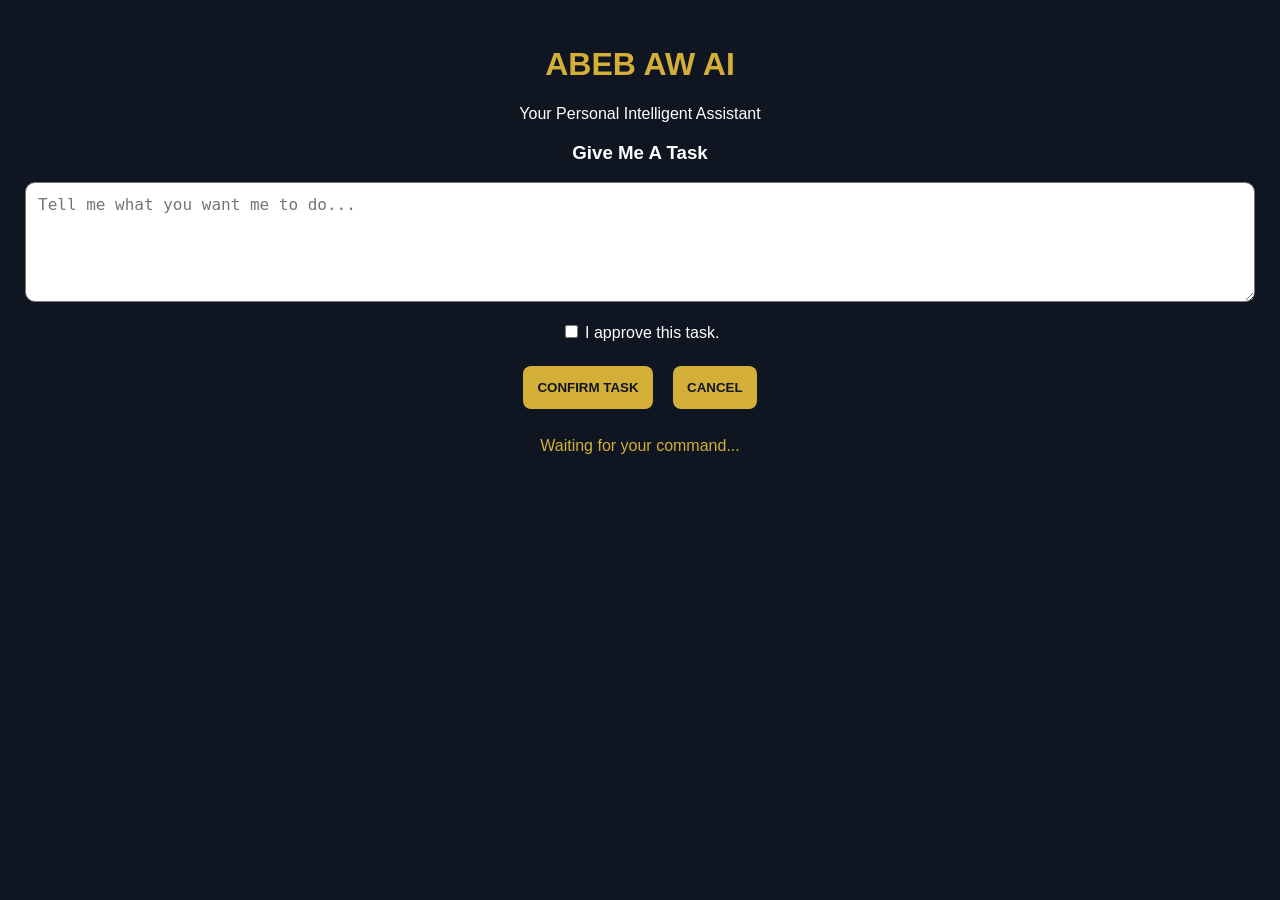
==== abebaw-ai-android/index.html @ ef1b5a72 "Add main HTML interface for ABEB AW AI assistant This HTML file serves as the main interface for the" ====
<!DOCTYPE html>
<html lang="en">
<head>
<meta charset="UTF-8">
<meta name="viewport" content="width=device-width, initial-scale=1.0">
<title>ABEB AW AI ASSISTANT</title>
<style>
body {
  margin: 0;
  padding: 25px;
  background: #101522;
  color: white;
  font-family: Arial, sans-serif;
  text-align: center;
}
h1 { color: #d4af37; }
textarea {
  width: 100%;
  height: 120px;
  box-sizing: border-box;
  padding: 12px;
  border-radius: 10px;
  font-size: 16px;
}
button {
  padding: 14px;
  margin: 8px;
  border: 0;
  border-radius: 8px;
  background: #d4af37;
  color: #101522;
  font-weight: bold;
}
#status { margin-top: 20px; color: #d4af37; }
</style>
</head>
<body>
<h1>ABEB AW AI</h1>
<p>Your Personal Intelligent Assistant</p>

<h3>Give Me A Task</h3>
<textarea id="task" placeholder="Tell me what you want me to do..."></textarea>

<p>
<input type="checkbox" id="approve">
I approve this task.
</p>

<button onclick="confirmTask()">CONFIRM TASK</button>
<button onclick="cancelTask()">CANCEL</button>

<p id="status">Waiting for your command...</p>

<script>
function confirmTask() {
  const task = document.getElementById("task").value.trim();
  const approved = document.getElementById("approve").checked;
  const status = document.getElementById("status");

  if (!task) {
    status.textContent = "Please enter a task first.";
    return;
  }

  if (!approved) {
    status.textContent = "Please approve the task first.";
    return;
  }

  const risky = /delete|erase|format|reset|remove|payment|send|share|permission|password/i.test(task);

  if (risky && !confirm("This task may involve an important action. Do you confirm again?")) {
    status.textContent = "Task cancelled.";
    return;
  }

  status.textContent = "Task approved. AI connection and phone control are not connected yet.";
}

function cancelTask() {
  document.getElementById("task").value = "";
  document.getElementById("approve").checked = false;
  document.getElementById("status").textContent = "Task cancelled. Waiting for your command...";
}
</script>
</body>
</html>
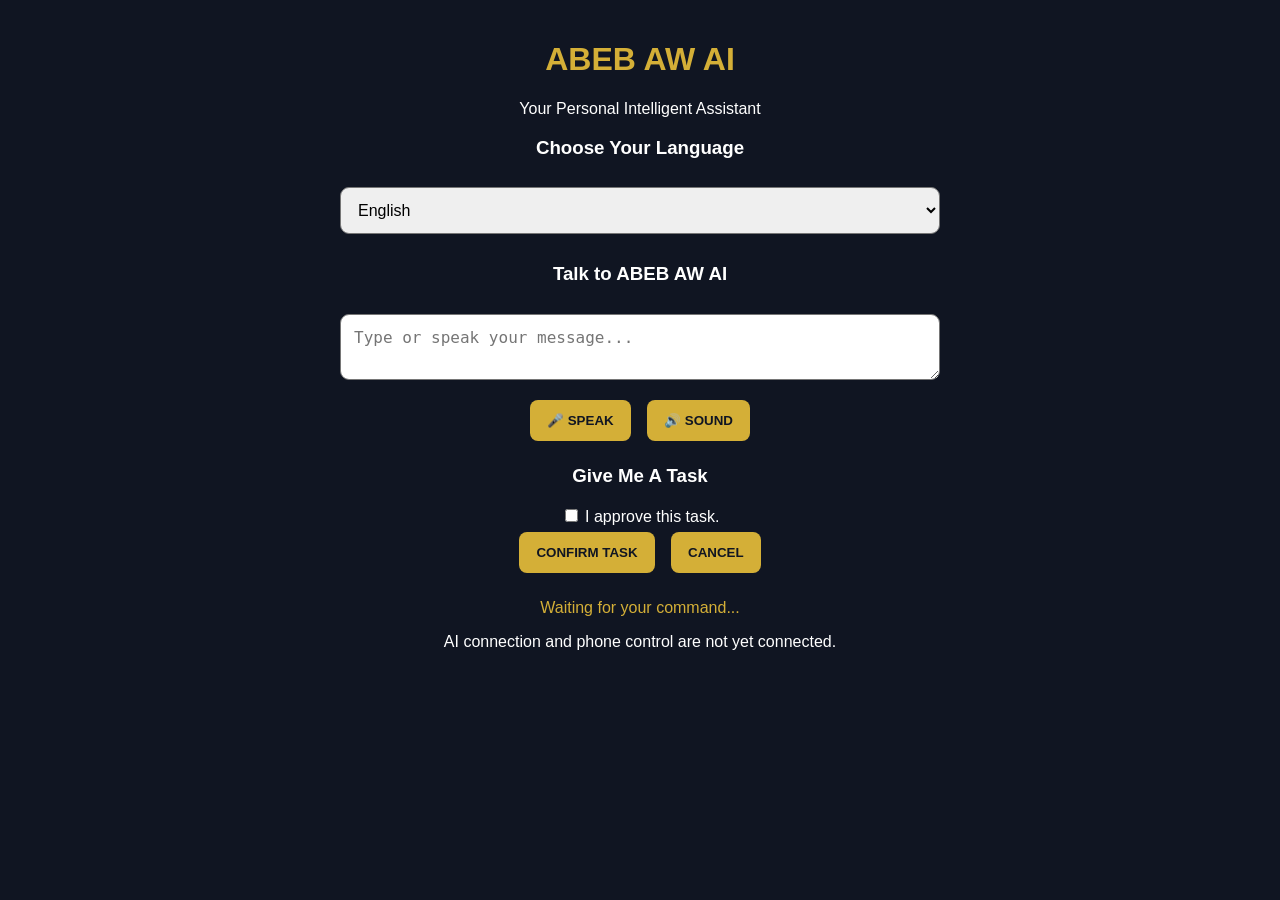
==== commit 70573d64: "Update index.html" ====
--- a/abebaw-ai-android/index.html
+++ b/abebaw-ai-android/index.html
@@ -8,80 +8,154 @@
 <style>
 body {
   margin: 0;
-  padding: 25px;
+  padding: 20px;
   background: #101522;
   color: white;
   font-family: Arial, sans-serif;
+}
+main {
+  max-width: 600px;
+  margin: auto;
   text-align: center;
 }
 h1 { color: #d4af37; }
-textarea {
+textarea, select {
   width: 100%;
-  height: 120px;
   box-sizing: border-box;
-  padding: 12px;
-  border-radius: 10px;
+  padding: 13px;
+  margin: 10px 0;
+  border-radius: 9px;
   font-size: 16px;
 }
 button {
-  padding: 14px;
-  margin: 8px;
+  padding: 13px 17px;
+  margin: 6px;
   border: 0;
   border-radius: 8px;
   background: #d4af37;
   color: #101522;
   font-weight: bold;
 }
-#status { margin-top: 20px; color: #d4af37; }
+#status {
+  margin-top: 20px;
+  color: #d4af37;
+  overflow-wrap: anywhere;
+}
 </style>
 </head>
 <body>
+<main>
 <h1>ABEB AW AI</h1>
 <p>Your Personal Intelligent Assistant</p>
 
+<h3>Choose Your Language</h3>
+<select id="language">
+<option value="en-US">English</option>
+<option value="am-ET">Amharic</option>
+<option value="om-ET">Afaan Oromo</option>
+<option value="ar-SA">Arabic</option>
+<option value="fr-FR">French</option>
+<option value="sw-KE">Swahili</option>
+<option value="hi-IN">Hindi</option>
+<option value="es-ES">Spanish</option>
+<option value="zh-CN">Chinese</option>
+</select>
+
+<h3>Talk to ABEB AW AI</h3>
+<textarea id="task" placeholder="Type or speak your message..."></textarea>
+
+<button onclick="listen()">🎤 SPEAK</button>
+<button onclick="speakAnswer()">🔊 SOUND</button>
+
 <h3>Give Me A Task</h3>
-<textarea id="task" placeholder="Tell me what you want me to do..."></textarea>
-
-<p>
+<label>
 <input type="checkbox" id="approve">
 I approve this task.
-</p>
-
+</label>
+<br>
 <button onclick="confirmTask()">CONFIRM TASK</button>
 <button onclick="cancelTask()">CANCEL</button>
 
 <p id="status">Waiting for your command...</p>
+<p>AI connection and phone control are not yet connected.</p>
+</main>
 
 <script>
-function confirmTask() {
-  const task = document.getElementById("task").value.trim();
-  const approved = document.getElementById("approve").checked;
-  const status = document.getElementById("status");
+let answer = "Hello! I am ABEB AW AI. My voice test is ready.";
 
-  if (!task) {
-    status.textContent = "Please enter a task first.";
+function showStatus(message) {
+  answer = message;
+  document.getElementById("status").textContent = message;
+}
+
+function listen() {
+  const SpeechRecognition =
+    window.SpeechRecognition || window.webkitSpeechRecognition;
+
+  if (!SpeechRecognition) {
+    showStatus("Voice recognition is not supported in this browser.");
     return;
   }
 
-  if (!approved) {
-    status.textContent = "Please approve the task first.";
+  const recognition = new SpeechRecognition();
+  recognition.lang = document.getElementById("language").value;
+  recognition.interimResults = false;
+
+  showStatus("Listening... Please speak.");
+
+  recognition.onresult = function(event) {
+    document.getElementById("task").value =
+      event.results[0][0].transcript;
+    showStatus("I heard: " + event.results[0][0].transcript);
+  };
+
+  recognition.onerror = function() {
+    showStatus("I could not hear you. Please try again.");
+  };
+
+  recognition.start();
+}
+
+function speakAnswer() {
+  if (!("speechSynthesis" in window)) {
+    showStatus("Speech output is not supported in this browser.");
     return;
   }
 
-  const risky = /delete|erase|format|reset|remove|payment|send|share|permission|password/i.test(task);
+  window.speechSynthesis.cancel();
 
-  if (risky && !confirm("This task may involve an important action. Do you confirm again?")) {
-    status.textContent = "Task cancelled.";
+  const speech = new SpeechSynthesisUtterance(answer);
+  speech.lang = document.getElementById("language").value;
+  window.speechSynthesis.speak(speech);
+}
+
+function confirmTask() {
+  const task = document.getElementById("task").value.trim();
+
+  if (!task) {
+    showStatus("Please enter or speak a task first.");
     return;
   }
 
-  status.textContent = "Task approved. AI connection and phone control are not connected yet.";
+  if (!document.getElementById("approve").checked) {
+    showStatus("Please approve this task first.");
+    return;
+  }
+
+  const risky = /delete|erase|format|reset|remove|payment|send|share|permission|password|change settings/i.test(task);
+
+  if (risky && !confirm("Important action! Do you confirm a second time?")) {
+    showStatus("Task cancelled.");
+    return;
+  }
+
+  showStatus("Task approved. No phone action has been performed. AI connection is still being developed.");
 }
 
 function cancelTask() {
   document.getElementById("task").value = "";
   document.getElementById("approve").checked = false;
-  document.getElementById("status").textContent = "Task cancelled. Waiting for your command...";
+  showStatus("Task cancelled. Waiting for your command...");
 }
 </script>
 </body>
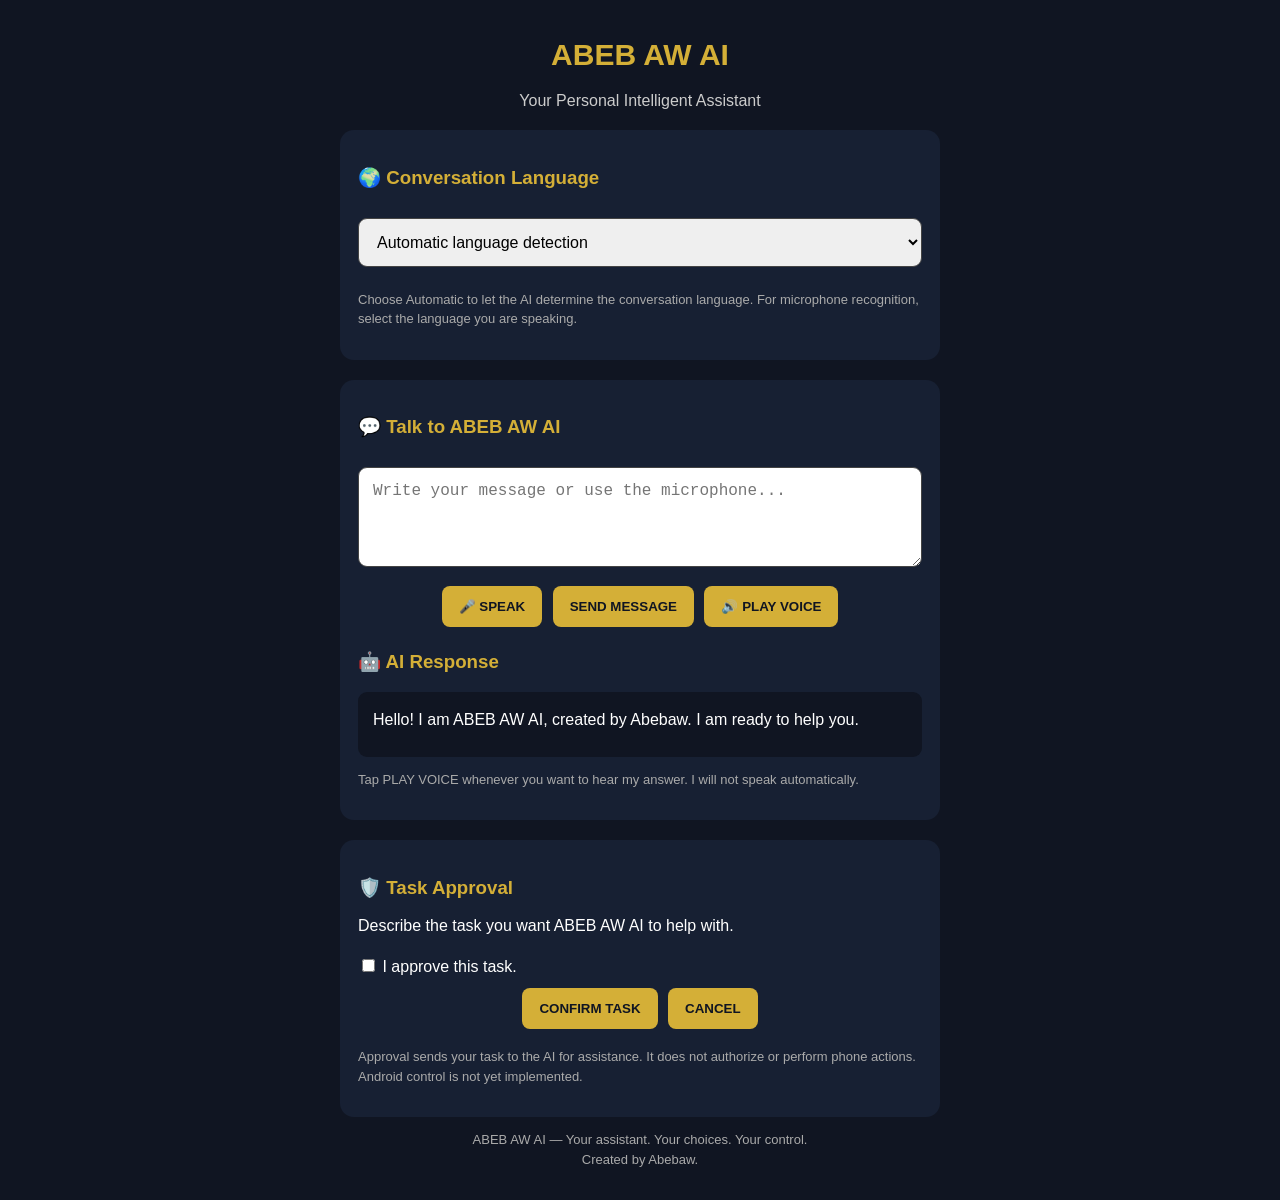
==== commit df448289: "Update index.html" ====
--- a/abebaw-ai-android/index.html
+++ b/abebaw-ai-android/index.html
@@ -4,52 +4,123 @@
 <head>
 <meta charset="UTF-8">
 <meta name="viewport" content="width=device-width, initial-scale=1.0">
+<meta name="theme-color" content="#101522">
 <title>ABEB AW AI ASSISTANT</title>
+
 <style>
+* {
+  box-sizing: border-box;
+}
+
 body {
   margin: 0;
-  padding: 20px;
+  padding: 18px;
   background: #101522;
   color: white;
   font-family: Arial, sans-serif;
 }
+
 main {
   max-width: 600px;
   margin: auto;
+}
+
+h1 {
+  color: #d4af37;
   text-align: center;
-}
-h1 { color: #d4af37; }
+  font-size: 30px;
+}
+
+.subtitle {
+  text-align: center;
+  color: #ccc;
+}
+
+.panel {
+  background: #172033;
+  padding: 18px;
+  border-radius: 14px;
+  margin-top: 20px;
+}
+
+h3 {
+  color: #d4af37;
+}
+
 textarea, select {
   width: 100%;
-  box-sizing: border-box;
-  padding: 13px;
+  padding: 14px;
   margin: 10px 0;
   border-radius: 9px;
+  border: 1px solid #444;
   font-size: 16px;
 }
+
+textarea {
+  min-height: 100px;
+  resize: vertical;
+}
+
 button {
   padding: 13px 17px;
-  margin: 6px;
+  margin: 5px 3px;
   border: 0;
   border-radius: 8px;
   background: #d4af37;
   color: #101522;
   font-weight: bold;
-}
+  cursor: pointer;
+}
+
+button:disabled {
+  opacity: 0.5;
+  cursor: wait;
+}
+
 #status {
-  margin-top: 20px;
-  color: #d4af37;
+  background: #101522;
+  padding: 15px;
+  border-radius: 9px;
+  min-height: 65px;
   overflow-wrap: anywhere;
-}
+  line-height: 1.6;
+}
+
+#status.error {
+  color: #ff7777;
+}
+
+.controls {
+  text-align: center;
+}
+
+.small {
+  color: #aaa;
+  font-size: 13px;
+  line-height: 1.5;
+}
+
+label {
+  line-height: 2;
+}
+
 </style>
 </head>
+
 <body>
 <main>
+
 <h1>ABEB AW AI</h1>
-<p>Your Personal Intelligent Assistant</p>
-
-<h3>Choose Your Language</h3>
+<p class="subtitle">
+Your Personal Intelligent Assistant
+</p>
+
+<div class="panel">
+
+<h3>🌍 Conversation Language</h3>
+
 <select id="language">
+<option value="auto">Automatic language detection</option>
 <option value="en-US">English</option>
 <option value="am-ET">Amharic</option>
 <option value="om-ET">Afaan Oromo</option>
@@ -61,102 +132,447 @@
 <option value="zh-CN">Chinese</option>
 </select>
 
-<h3>Talk to ABEB AW AI</h3>
-<textarea id="task" placeholder="Type or speak your message..."></textarea>
-
-<button onclick="listen()">🎤 SPEAK</button>
-<button onclick="speakAnswer()">🔊 SOUND</button>
-
-<h3>Give Me A Task</h3>
+<p class="small">
+Choose Automatic to let the AI determine the conversation language.
+For microphone recognition, select the language you are speaking.
+</p>
+
+</div>
+
+<div class="panel">
+
+<h3>💬 Talk to ABEB AW AI</h3>
+
+<textarea
+id="task"
+placeholder="Write your message or use the microphone..."
+></textarea>
+
+<div class="controls">
+
+<button id="listenBtn">🎤 SPEAK</button>
+
+<button id="sendBtn">SEND MESSAGE</button>
+
+<button id="soundBtn">🔊 PLAY VOICE</button>
+
+</div>
+
+<h3>🤖 AI Response</h3>
+
+<div id="status" aria-live="polite">
+Hello! I am ABEB AW AI, created by Abebaw.
+I am ready to help you.
+</div>
+
+<p class="small">
+Tap PLAY VOICE whenever you want to hear my answer.
+I will not speak automatically.
+</p>
+
+</div>
+
+<div class="panel">
+
+<h3>🛡️ Task Approval</h3>
+
+<p>
+Describe the task you want ABEB AW AI to help with.
+</p>
+
 <label>
 <input type="checkbox" id="approve">
 I approve this task.
 </label>
+
 <br>
-<button onclick="confirmTask()">CONFIRM TASK</button>
-<button onclick="cancelTask()">CANCEL</button>
-
-<p id="status">Waiting for your command...</p>
-<p>AI connection and phone control are not yet connected.</p>
+
+<div class="controls">
+<button id="confirmBtn">CONFIRM TASK</button>
+<button id="cancelBtn">CANCEL</button>
+</div>
+
+<p class="small">
+Approval sends your task to the AI for assistance.
+It does not authorize or perform phone actions.
+Android control is not yet implemented.
+</p>
+
+</div>
+
+<p class="subtitle small">
+ABEB AW AI — Your assistant. Your choices. Your control.
+<br>
+Created by Abebaw.
+</p>
+
 </main>
 
 <script>
-let answer = "Hello! I am ABEB AW AI. My voice test is ready.";
-
-function showStatus(message) {
-  answer = message;
-  document.getElementById("status").textContent = message;
-}
+
+// ===================================
+// ABEB AW AI CONFIGURATION
+// ===================================
+
+const API_URL =
+"https://abeb-aw-ai-brain.jacksonabebe98.workers.dev";
+
+const SPEAK_URL =
+"https://abeb-aw-ai-brain.jacksonabebe98.workers.dev/speak";
+
+let answer =
+"Hello! I am ABEB AW AI, created by Abebaw.";
+
+let audioUrl = null;
+
+const taskInput = document.getElementById("task");
+const statusBox = document.getElementById("status");
+const languageSelect = document.getElementById("language");
+
+const listenBtn = document.getElementById("listenBtn");
+const sendBtn = document.getElementById("sendBtn");
+const soundBtn = document.getElementById("soundBtn");
+const confirmBtn = document.getElementById("confirmBtn");
+const cancelBtn = document.getElementById("cancelBtn");
+
+
+// ===================================
+// DISPLAY AI RESPONSE
+// ===================================
+
+function showStatus(message, isError = false) {
+
+  statusBox.textContent = message;
+  statusBox.classList.toggle("error", isError);
+
+}
+
+
+// ===================================
+// SEND MESSAGE TO AI
+// ===================================
+
+async function sendMessage() {
+
+  const message = taskInput.value.trim();
+
+  if (!message) {
+    showStatus("Please write a message first.", true);
+    return;
+  }
+
+  sendBtn.disabled = true;
+  confirmBtn.disabled = true;
+
+  showStatus("ABEB AW AI is thinking...");
+
+  try {
+
+    const response = await fetch(API_URL, {
+
+      method: "POST",
+
+      headers: {
+        "Content-Type": "application/json"
+      },
+
+      body: JSON.stringify({
+
+        message: message,
+
+        language: languageSelect.value
+
+      })
+
+    });
+
+    const data = await response.json();
+
+    if (!response.ok) {
+      throw new Error(data.error || "AI connection failed.");
+    }
+
+    const reply =
+      data.reply ||
+      data.response ||
+      data.output_text;
+
+    if (!reply) {
+      throw new Error("The AI returned no response.");
+    }
+
+    answer = reply;
+
+    showStatus(answer);
+
+  } catch (error) {
+
+    showStatus(
+      "Connection problem: " + error.message,
+      true
+    );
+
+  } finally {
+
+    sendBtn.disabled = false;
+    confirmBtn.disabled = false;
+
+  }
+
+}
+
+
+// ===================================
+// GEMINI AI VOICE GENERATION
+// ===================================
+
+async function speakAnswer() {
+
+  if (!answer || !answer.trim()) {
+    showStatus("There is no answer to speak.", true);
+    return;
+  }
+
+  soundBtn.disabled = true;
+
+  showStatus("Generating your AI voice...");
+
+  try {
+
+    const response = await fetch(SPEAK_URL, {
+
+      method: "POST",
+
+      headers: {
+        "Content-Type": "application/json"
+      },
+
+      body: JSON.stringify({
+
+        text: answer
+
+      })
+
+    });
+
+    const data = await response.json();
+
+    if (!response.ok) {
+
+      throw new Error(
+        data.error || "Voice generation failed."
+      );
+
+    }
+
+    if (!data.audio) {
+
+      throw new Error(
+        "No audio was returned by the voice service."
+      );
+
+    }
+
+    // Decode Gemini audio returned as Base64.
+
+    const base64 = data.audio.includes(",")
+      ? data.audio.split(",").pop()
+      : data.audio;
+
+    const binary = atob(base64);
+
+    const bytes = new Uint8Array(binary.length);
+
+    for (let i = 0; i < binary.length; i++) {
+      bytes[i] = binary.charCodeAt(i);
+    }
+
+    const mimeType = data.mimeType || "audio/wav";
+
+    const audioBlob = new Blob(
+      [bytes],
+      { type: mimeType }
+    );
+
+    if (audioUrl) {
+      URL.revokeObjectURL(audioUrl);
+    }
+
+    audioUrl = URL.createObjectURL(audioBlob);
+
+    const audioPlayer = new Audio(audioUrl);
+
+    audioPlayer.onended = function() {
+      showStatus(answer);
+    };
+
+    await audioPlayer.play();
+
+    showStatus("ABEB AW AI is speaking...");
+
+  } catch (error) {
+
+    showStatus(
+      "Voice problem: " + error.message,
+      true
+    );
+
+  } finally {
+
+    soundBtn.disabled = false;
+
+  }
+
+}
+
+
+// ===================================
+// MICROPHONE INPUT
+// ===================================
 
 function listen() {
+
   const SpeechRecognition =
-    window.SpeechRecognition || window.webkitSpeechRecognition;
+    window.SpeechRecognition ||
+    window.webkitSpeechRecognition;
 
   if (!SpeechRecognition) {
-    showStatus("Voice recognition is not supported in this browser.");
+
+    showStatus(
+      "Voice recognition is unavailable. Please use Chrome.",
+      true
+    );
+
     return;
+
   }
 
   const recognition = new SpeechRecognition();
-  recognition.lang = document.getElementById("language").value;
+
+  const selectedLanguage = languageSelect.value;
+
+  recognition.lang =
+    selectedLanguage === "auto"
+      ? "en-US"
+      : selectedLanguage;
+
   recognition.interimResults = false;
 
-  showStatus("Listening... Please speak.");
+  recognition.onstart = function() {
+
+    showStatus("Listening... Please speak.");
+
+    listenBtn.disabled = true;
+
+  };
 
   recognition.onresult = function(event) {
-    document.getElementById("task").value =
+
+    const spokenText =
       event.results[0][0].transcript;
-    showStatus("I heard: " + event.results[0][0].transcript);
+
+    taskInput.value = spokenText;
+
+    showStatus("I heard: " + spokenText);
+
   };
 
-  recognition.onerror = function() {
-    showStatus("I could not hear you. Please try again.");
+  recognition.onerror = function(event) {
+
+    showStatus(
+      "Microphone problem: " + event.error,
+      true
+    );
+
   };
 
+  recognition.onend = function() {
+
+    listenBtn.disabled = false;
+
+  };
+
   recognition.start();
-}
-
-function speakAnswer() {
-  if (!("speechSynthesis" in window)) {
-    showStatus("Speech output is not supported in this browser.");
+
+}
+
+
+// ===================================
+// APPROVED TASK SUBMISSION
+// ===================================
+
+async function confirmTask() {
+
+  const task = taskInput.value.trim();
+
+  if (!task) {
+
+    showStatus("Please enter a task first.", true);
+
     return;
-  }
-
-  window.speechSynthesis.cancel();
-
-  const speech = new SpeechSynthesisUtterance(answer);
-  speech.lang = document.getElementById("language").value;
-  window.speechSynthesis.speak(speech);
-}
-
-function confirmTask() {
-  const task = document.getElementById("task").value.trim();
-
-  if (!task) {
-    showStatus("Please enter or speak a task first.");
+
+  }
+
+  if (!document.getElementById("approve").checked) {
+
+    showStatus(
+      "Please approve the task before continuing.",
+      true
+    );
+
     return;
-  }
-
-  if (!document.getElementById("approve").checked) {
-    showStatus("Please approve this task first.");
-    return;
-  }
-
-  const risky = /delete|erase|format|reset|remove|payment|send|share|permission|password|change settings/i.test(task);
-
-  if (risky && !confirm("Important action! Do you confirm a second time?")) {
-    showStatus("Task cancelled.");
-    return;
-  }
-
-  showStatus("Task approved. No phone action has been performed. AI connection is still being developed.");
-}
-
-function cancelTask() {
-  document.getElementById("task").value = "";
+
+  }
+
+  const risky =
+    /delete|erase|format|reset|remove|payment|send|share|permission|password|change settings/i;
+
+  if (risky.test(task)) {
+
+    const secondApproval = confirm(
+      "Important action! Do you confirm sending this task to ABEB AW AI?"
+    );
+
+    if (!secondApproval) {
+
+      showStatus("Task cancelled.");
+
+      return;
+
+    }
+
+  }
+
+  await sendMessage();
+
+}
+
+
+// ===================================
+// BUTTON CONNECTIONS
+// ===================================
+
+listenBtn.addEventListener("click", listen);
+
+sendBtn.addEventListener("click", sendMessage);
+
+soundBtn.addEventListener("click", speakAnswer);
+
+confirmBtn.addEventListener("click", confirmTask);
+
+cancelBtn.addEventListener("click", function() {
+
+  taskInput.value = "";
+
   document.getElementById("approve").checked = false;
-  showStatus("Task cancelled. Waiting for your command...");
-}
+
+  showStatus(
+    "Task cancelled. Waiting for your command..."
+  );
+
+});
+
 </script>
+
 </body>
 </html>
